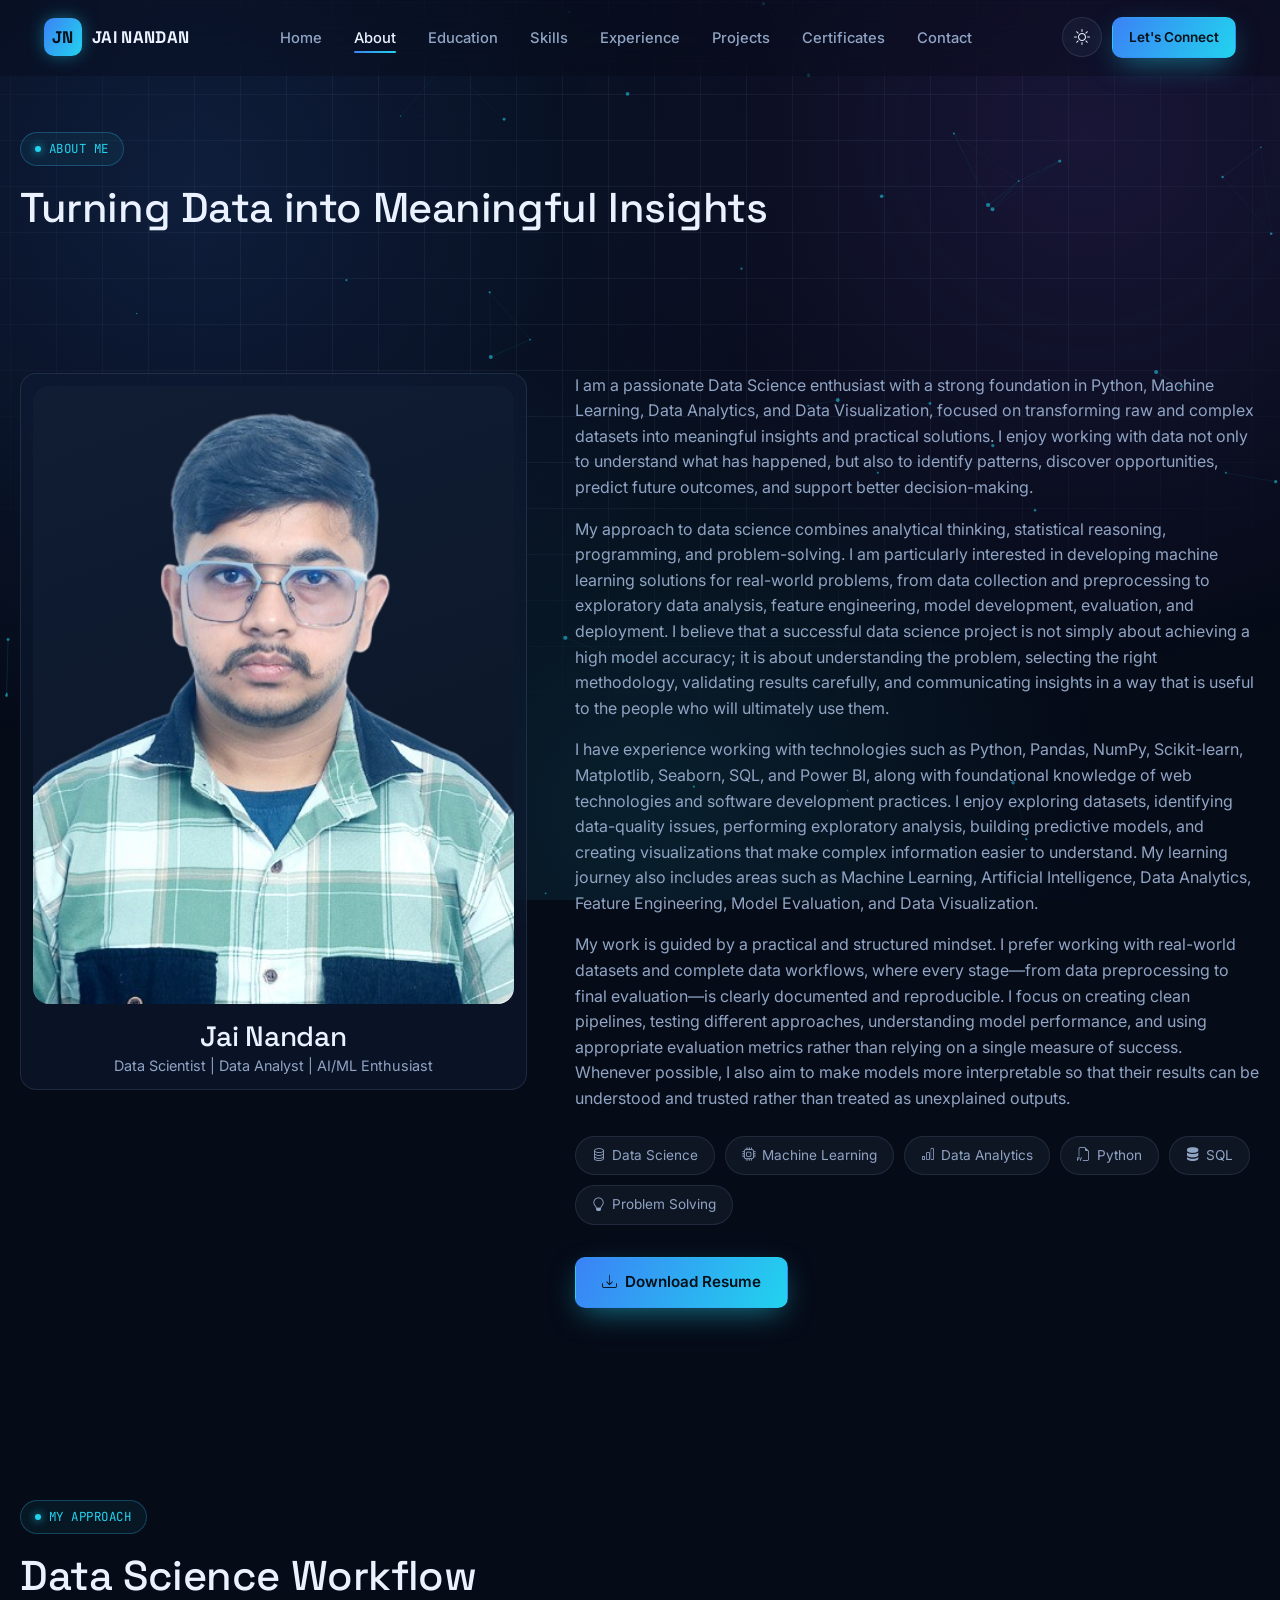
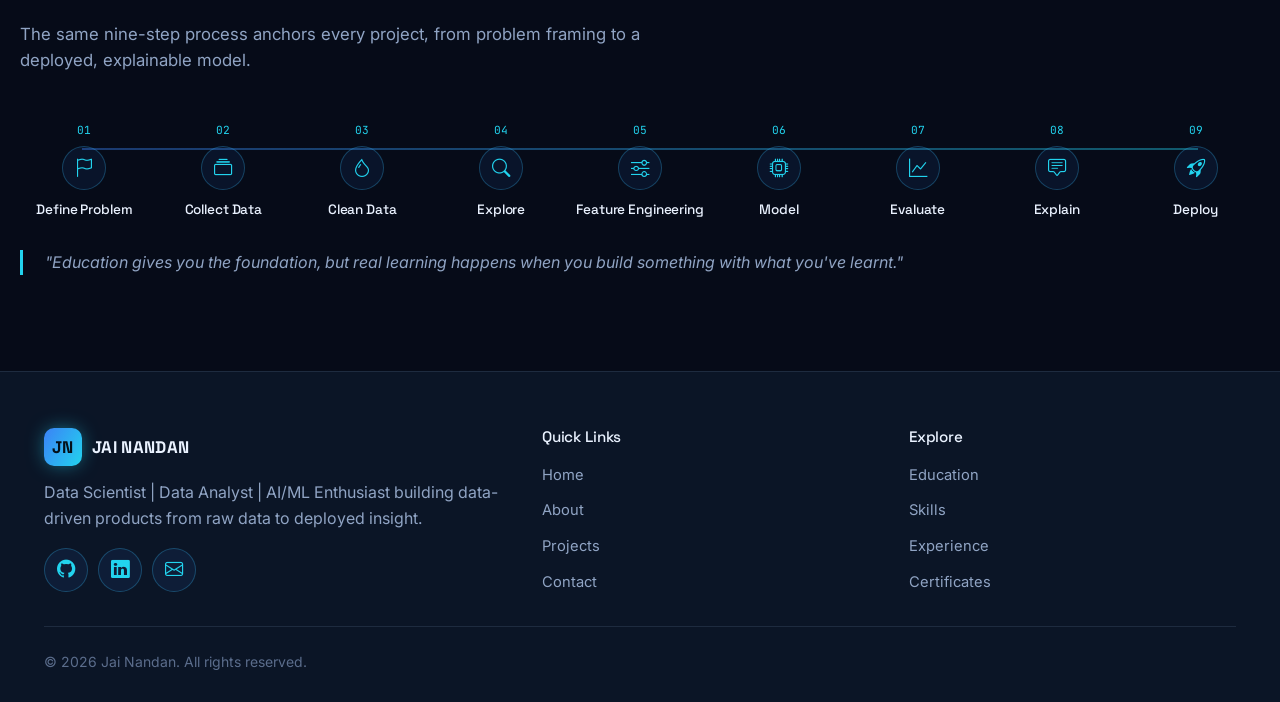
==== about.html @ 9c6be69a "Add files via upload" ====
<!DOCTYPE html>
<html lang="en">
<head>
<meta charset="UTF-8">
<meta name="viewport" content="width=device-width, initial-scale=1.0">
<title>About | Jai Nandan</title>
<meta name="description" content="About Jai Nandan — Data Scientist and AI/ML enthusiast, and the data science workflow he follows on every project.">
<meta property="og:title" content="About | Jai Nandan">
<meta property="og:description" content="Turning data into meaningful insights — about Jai Nandan.">
<meta property="og:type" content="website">
<link rel="icon" href="data:image/svg+xml,%3Csvg xmlns='http://www.w3.org/2000/svg' viewBox='0 0 100 100'%3E%3Crect width='100' height='100' rx='20' fill='%2306b6d4'/%3E%3Ctext x='50' y='68' font-size='55' text-anchor='middle' fill='%23041019' font-family='Arial' font-weight='bold'%3EJ%3C/text%3E%3C/svg%3E">
<link rel="preconnect" href="https://fonts.googleapis.com">
<link href="https://fonts.googleapis.com/css2?family=Space+Grotesk:wght@500;600;700&family=Inter:wght@400;500;600;700&family=JetBrains+Mono:wght@400;500&display=swap" rel="stylesheet">
<link rel="stylesheet" href="https://cdn.jsdelivr.net/npm/bootstrap@5.3.3/dist/css/bootstrap.min.css">
<link rel="stylesheet" href="https://cdn.jsdelivr.net/npm/bootstrap-icons@1.11.3/font/bootstrap-icons.css">
<link rel="stylesheet" href="css/style.css">
<link rel="stylesheet" href="css/animations.css">
<link rel="stylesheet" href="css/responsive.css">
</head>
<body>

<div class="loader"><div class="loader-ring"></div></div>
<div class="bg-fx"><canvas id="particle-canvas"></canvas></div>

<header class="site-header">
  <div class="container nav-wrap">
    <a href="index.html" class="brand"><span class="brand-mark">JN</span><span class="brand-text">JAI&nbsp;NANDAN</span></a>
    <ul class="nav-links">
      <li><a href="index.html">Home</a></li>
      <li><a href="about.html">About</a></li>
      <li><a href="education.html">Education</a></li>
      <li><a href="skills.html">Skills</a></li>
      <li><a href="experience.html">Experience</a></li>
      <li><a href="projects.html">Projects</a></li>
      <li><a href="certificates.html">Certificates</a></li>
      <li><a href="contact.html">Contact</a></li>
    </ul>
    <div class="nav-actions">
      <button class="theme-toggle" aria-label="Toggle theme"><i class="bi bi-sun"></i></button>
      <a href="contact.html" class="btn btn-primary btn-sm">Let's Connect</a>
      <button class="nav-toggle" aria-label="Open menu" aria-expanded="false"><i class="bi bi-list"></i></button>
    </div>
  </div>
</header>

<main>
  <section class="page-hero container">
    <span class="eyebrow" data-reveal><span class="dot"></span>ABOUT ME</span>
    <h1 data-reveal>Turning Data into Meaningful <span class="accent">Insights</span></h1>
  </section>

  <section class="section container">
    <div class="about-layout">
      <div class="card profile-card" data-reveal="left">
  <div class="profile-photo">
    <img src="assets/images/Jai Nandan.png" alt="Jai Nandan">
  </div>

  <h3 style="margin-bottom:2px;">Jai Nandan</h3>

  <p style="font-size:0.9rem;margin:0;">
    Data Scientist | Data Analyst | AI/ML Enthusiast
  </p>
</div>

      <div data-reveal="right">
        <p>I am a passionate Data Science enthusiast with a strong foundation in Python, Machine Learning, Data Analytics, and Data Visualization, focused on transforming raw and complex datasets into meaningful insights and practical solutions. I enjoy working with data not only to understand what has happened, but also to identify patterns, discover opportunities, predict future outcomes, and support better decision-making.</p>
        <p>My approach to data science combines analytical thinking, statistical reasoning, programming, and problem-solving. I am particularly interested in developing machine learning solutions for real-world problems, from data collection and preprocessing to exploratory data analysis, feature engineering, model development, evaluation, and deployment. I believe that a successful data science project is not simply about achieving a high model accuracy; it is about understanding the problem, selecting the right methodology, validating results carefully, and communicating insights in a way that is useful to the people who will ultimately use them.</p>
        <p> I have experience working with technologies such as Python, Pandas, NumPy, Scikit-learn, Matplotlib, Seaborn, SQL, and Power BI, along with foundational knowledge of web technologies and software development practices. I enjoy exploring datasets, identifying data-quality issues, performing exploratory analysis, building predictive models, and creating visualizations that make complex information easier to understand. My learning journey also includes areas such as Machine Learning, Artificial Intelligence, Data Analytics, Feature Engineering, Model Evaluation, and Data Visualization.</p>
        <p>My work is guided by a practical and structured mindset. I prefer working with real-world datasets and complete data workflows, where every stage—from data preprocessing to final evaluation—is clearly documented and reproducible. I focus on creating clean pipelines, testing different approaches, understanding model performance, and using appropriate evaluation metrics rather than relying on a single measure of success. Whenever possible, I also aim to make models more interpretable so that their results can be understood and trusted rather than treated as unexplained outputs.</p>
        

        <div class="badge-row">
          <span class="pill"><i class="bi bi-database"></i> Data Science</span>
          <span class="pill"><i class="bi bi-cpu"></i> Machine Learning</span>
          <span class="pill"><i class="bi bi-bar-chart"></i> Data Analytics</span>
          <span class="pill"><i class="bi bi-filetype-py"></i> Python</span>
          <span class="pill"><i class="bi bi-server"></i> SQL</span>
          <span class="pill"><i class="bi bi-lightbulb"></i> Problem Solving</span>
        </div>

        <a href="assets/Jai_Nandan_Resume.pdf" class="btn btn-primary" download><i class="bi bi-download"></i> Download Resume</a>
      </div>
    </div>
  </section>

  <section class="section container">
    <div class="section-head" data-reveal>
      <span class="eyebrow"><span class="dot"></span>MY APPROACH</span>
      <h2>Data Science Workflow</h2>
      <p>The same nine-step process anchors every project, from problem framing to a deployed, explainable model.</p>
    </div>

    <div class="timeline">
      <div class="timeline-track">
        <div class="timeline-step" data-reveal="scale"><span class="step-no">01</span><div class="icon-chip round"><i class="bi bi-flag"></i></div><h4>Define Problem</h4></div>
        <div class="timeline-step" data-reveal="scale" style="--d:0.05s"><span class="step-no">02</span><div class="icon-chip round"><i class="bi bi-collection"></i></div><h4>Collect Data</h4></div>
        <div class="timeline-step" data-reveal="scale" style="--d:0.1s"><span class="step-no">03</span><div class="icon-chip round"><i class="bi bi-droplet"></i></div><h4>Clean Data</h4></div>
        <div class="timeline-step" data-reveal="scale" style="--d:0.15s"><span class="step-no">04</span><div class="icon-chip round"><i class="bi bi-search"></i></div><h4>Explore</h4></div>
        <div class="timeline-step" data-reveal="scale" style="--d:0.2s"><span class="step-no">05</span><div class="icon-chip round"><i class="bi bi-sliders"></i></div><h4>Feature Engineering</h4></div>
        <div class="timeline-step" data-reveal="scale" style="--d:0.25s"><span class="step-no">06</span><div class="icon-chip round"><i class="bi bi-cpu"></i></div><h4>Model</h4></div>
        <div class="timeline-step" data-reveal="scale" style="--d:0.3s"><span class="step-no">07</span><div class="icon-chip round"><i class="bi bi-graph-up"></i></div><h4>Evaluate</h4></div>
        <div class="timeline-step" data-reveal="scale" style="--d:0.35s"><span class="step-no">08</span><div class="icon-chip round"><i class="bi bi-chat-square-text"></i></div><h4>Explain</h4></div>
        <div class="timeline-step" data-reveal="scale" style="--d:0.4s"><span class="step-no">09</span><div class="icon-chip round"><i class="bi bi-rocket-takeoff"></i></div><h4>Deploy</h4></div>
      </div>
    </div>

    <div class="quote-card" data-reveal>"Education gives you the foundation, but real learning happens when you build something with what you've learnt."</div>
  </section>
</main>

<footer class="site-footer">
  <div class="container">
    <div class="footer-grid">
      <div>
        <div class="brand" style="margin-bottom:14px;"><span class="brand-mark">JN</span><span class="brand-text">JAI&nbsp;NANDAN</span></div>
        <p>Data Scientist | Data Analyst | AI/ML Enthusiast building data-driven products from raw data to deployed insight.</p>
        <div class="footer-social">
          <a href="https://github.com/jai-nandan" target="_blank" rel="noopener" class="icon-chip round" aria-label="GitHub"><i class="bi bi-github"></i></a>
          <a href="https://www.linkedin.com/in/jai-nandan-99054a301/" target="_blank" rel="noopener" class="icon-chip round" aria-label="LinkedIn"><i class="bi bi-linkedin"></i></a>
          <a href="mailto:jainandan2409@gmail.com" class="icon-chip round" aria-label="Email"><i class="bi bi-envelope"></i></a>
        </div>
      </div>
      <div>
        <h4>Quick Links</h4>
        <ul class="footer-links">
          <li><a href="index.html">Home</a></li>
          <li><a href="about.html">About</a></li>
          <li><a href="projects.html">Projects</a></li>
          <li><a href="contact.html">Contact</a></li>
        </ul>
      </div>
      <div>
        <h4>Explore</h4>
        <ul class="footer-links">
          <li><a href="education.html">Education</a></li>
          <li><a href="skills.html">Skills</a></li>
          <li><a href="experience.html">Experience</a></li>
          <li><a href="certificates.html">Certificates</a></li>
        </ul>
      </div>
    </div>
    <div class="footer-bottom">
      <small>&copy; <span class="current-year"></span> Jai Nandan. All rights reserved.</small>
     
  </div>
</footer>
<button class="back-to-top" aria-label="Back to top"><i class="bi bi-arrow-up"></i></button>

<script src="js/main.js"></script>
<script src="js/animations.js"></script>
</body>
</html>
---- css/style.css ----
/* ==========================================================================
   Jai Nandan — Portfolio — Core Design System
   ========================================================================== */

:root {
  --bg-primary: #060b18;
  --bg-secondary: #0b1526;
  --bg-elevated: #101d33;
  --bg-glass: rgba(16, 29, 51, 0.55);

  --border-glow: rgba(56, 189, 248, 0.28);
  --border-soft: rgba(148, 178, 214, 0.14);

  --accent-blue: #3b82f6;
  --accent-cyan: #22d3ee;
  --accent-purple: #8b5cf6;

  --accent-gradient: linear-gradient(
    120deg,
    var(--accent-blue),
    var(--accent-cyan)
  );

  --text-primary: #eaf2ff;
  --text-secondary: #90a4c4;
  --text-muted: #5b6d8c;

  --shadow-soft: 0 20px 60px rgba(2, 8, 20, 0.55);

  --shadow-glow:
    0 0 0 1px var(--border-glow),
    0 0 40px -12px rgba(34, 211, 238, 0.35);

  --radius-sm: 10px;
  --radius-md: 16px;
  --radius-lg: 24px;

  --font-display: "Space Grotesk", "Segoe UI", sans-serif;
  --font-body: "Inter", "Segoe UI", sans-serif;
  --font-mono: "JetBrains Mono", "Consolas", monospace;

  --header-h: 76px;
  --container-w: 1240px;
  --ease: cubic-bezier(0.22, 1, 0.36, 1);
}

/* ==========================================================================
   Light Theme
   ========================================================================== */

[data-theme="light"] {
  --bg-primary: #f4f8fd;
  --bg-secondary: #e9f0fa;
  --bg-elevated: #ffffff;
  --bg-glass: rgba(255, 255, 255, 0.65);

  --border-glow: rgba(37, 99, 235, 0.25);
  --border-soft: rgba(30, 58, 97, 0.12);

  --text-primary: #0b1a30;
  --text-secondary: #3c4f6e;
  --text-muted: #7182a0;

  --shadow-soft: 0 20px 50px rgba(30, 58, 97, 0.12);

  --shadow-glow:
    0 0 0 1px var(--border-glow),
    0 0 40px -14px rgba(37, 99, 235, 0.3);
}

/* ==========================================================================
   Reset / Base
   ========================================================================== */

* {
  box-sizing: border-box;
}

html {
  scroll-behavior: smooth;
}

body {
  margin: 0;
  background: var(--bg-primary);
  color: var(--text-primary);
  font-family: var(--font-body);
  font-size: clamp(15px, 0.9vw + 12px, 16px);
  line-height: 1.6;
  overflow-x: hidden;

  transition:
    background 0.4s var(--ease),
    color 0.4s var(--ease);
}

h1,
h2,
h3,
h4 {
  font-family: var(--font-display);
  color: var(--text-primary);
  margin: 0 0 0.5em;
  line-height: 1.15;
  letter-spacing: -0.01em;
}

p {
  color: var(--text-secondary);
}

a {
  color: inherit;
  text-decoration: none;
}

img {
  max-width: 100%;
  display: block;
}

button,
input,
textarea,
select {
  font: inherit;
}

::selection {
  background: var(--accent-cyan);
  color: #001018;
}

/* ==========================================================================
   Scrollbar
   ========================================================================== */

::-webkit-scrollbar {
  width: 10px;
}

::-webkit-scrollbar-track {
  background: var(--bg-primary);
}

::-webkit-scrollbar-thumb {
  background: var(--bg-elevated);
  border-radius: 10px;
  border: 2px solid var(--bg-primary);
}

::-webkit-scrollbar-thumb:hover {
  background: var(--accent-blue);
}

/* ==========================================================================
   Layout
   ========================================================================== */

.container {
  width: 100%;
  max-width: var(--container-w);
  margin: 0 auto;
  padding: 0 24px;
}

main {
  padding-top: var(--header-h);
}

.section {
  padding: 96px 0;
  position: relative;
}

.section-tight {
  padding: 64px 0;
}

/* ==========================================================================
   Section Header
   ========================================================================== */

.eyebrow {
  display: inline-flex;
  align-items: center;
  gap: 8px;

  font-family: var(--font-mono);
  font-size: 0.78rem;
  color: var(--accent-cyan);
  letter-spacing: 0.04em;

  padding: 6px 14px;

  border: 1px solid var(--border-glow);
  border-radius: 999px;

  background: rgba(34, 211, 238, 0.06);

  margin-bottom: 18px;
}

.eyebrow .dot {
  width: 6px;
  height: 6px;
  border-radius: 50%;

  background: var(--accent-cyan);

  box-shadow: 0 0 8px var(--accent-cyan);
}

.section-head {
  max-width: 640px;
  margin-bottom: 48px;
}

.section-head h2 {
  font-size: clamp(1.8rem, 1.2rem + 2vw, 2.6rem);
}

.section-head p {
  font-size: 1.05rem;
}

/* ==========================================================================
   Buttons
   ========================================================================== */

.btn {
  display: inline-flex;
  align-items: center;
  justify-content: center;
  gap: 8px;

  padding: 13px 26px;

  border-radius: var(--radius-sm);

  font-weight: 600;
  font-size: 0.95rem;

  border: 1px solid transparent;

  cursor: pointer;

  transition:
    transform 0.25s var(--ease),
    box-shadow 0.25s var(--ease),
    background 0.25s var(--ease),
    border-color 0.25s var(--ease);

  white-space: nowrap;
}

.btn:active {
  transform: translateY(1px) scale(0.99);
}

.btn-primary {
  background: var(--accent-gradient);
  color: #041019;

  box-shadow:
    0 10px 30px -8px rgba(34, 211, 238, 0.55);
}

.btn-primary:hover {
  box-shadow:
    0 14px 36px -6px rgba(34, 211, 238, 0.75);

  transform: translateY(-2px);
}

.btn-outline {
  background: transparent;
  color: var(--text-primary);

  border-color: var(--border-soft);
}

.btn-outline:hover {
  border-color: var(--accent-cyan);
  color: var(--accent-cyan);

  transform: translateY(-2px);
}

.btn-ghost {
  background: rgba(148, 178, 214, 0.08);
  color: var(--text-primary);
}

.btn-ghost:hover {
  background: rgba(148, 178, 214, 0.16);
}

.btn-sm {
  padding: 9px 16px;
  font-size: 0.85rem;
}

.btn-block {
  width: 100%;
  justify-content: center;
}

/* ==========================================================================
   Icon Chip
   ========================================================================== */

.icon-chip {
  width: 44px;
  height: 44px;

  display: inline-flex;
  align-items: center;
  justify-content: center;

  border-radius: 12px;

  background: rgba(59, 130, 246, 0.08);

  border: 1px solid var(--border-glow);

  color: var(--accent-cyan);

  font-size: 1.15rem;

  transition:
    transform 0.3s var(--ease),
    box-shadow 0.3s var(--ease),
    color 0.3s var(--ease);
}

.icon-chip:hover {
  transform: translateY(-3px);

  box-shadow:
    0 0 20px rgba(34, 211, 238, 0.2);
}

.icon-chip.round {
  border-radius: 50%;
}

.icon-chip-lg {
  width: 60px;
  height: 60px;

  font-size: 1.5rem;

  border-radius: 16px;
}

/* ==========================================================================
   Glass Card
   ========================================================================== */

.card {
  background: var(--bg-glass);

  border: 1px solid var(--border-soft);

  border-radius: var(--radius-md);

  backdrop-filter: blur(16px);
  -webkit-backdrop-filter: blur(16px);

  padding: 28px;

  position: relative;

  transition:
    transform 0.35s var(--ease),
    border-color 0.35s var(--ease),
    box-shadow 0.35s var(--ease);
}

.card:hover {
  transform: translateY(-6px);

  border-color: var(--border-glow);

  box-shadow: var(--shadow-glow);
}

.card::before {
  content: "";

  position: absolute;
  inset: 0;

  border-radius: inherit;

  padding: 1px;

  background:
    linear-gradient(
      135deg,
      rgba(34, 211, 238, 0.35),
      transparent 40%
    );

  -webkit-mask:
    linear-gradient(#000 0 0) content-box,
    linear-gradient(#000 0 0);

  -webkit-mask-composite: xor;
  mask-composite: exclude;

  opacity: 0;

  transition:
    opacity 0.35s var(--ease);

  pointer-events: none;
}

.card:hover::before {
  opacity: 1;
}

/* ==========================================================================
   Pill
   ========================================================================== */

.pill {
  display: inline-flex;
  align-items: center;
  gap: 6px;

  padding: 8px 16px;

  border-radius: 999px;

  border: 1px solid var(--border-soft);

  background: rgba(148, 178, 214, 0.06);

  font-size: 0.85rem;

  color: var(--text-secondary);

  transition:
    border-color 0.3s,
    color 0.3s,
    transform 0.3s;
}

.pill:hover {
  border-color: var(--accent-cyan);

  color: var(--accent-cyan);

  transform: translateY(-2px);
}

/* ==========================================================================
   Navbar
   ========================================================================== */

.site-header {
  position: fixed;

  top: 0;
  left: 0;
  right: 0;

  height: var(--header-h);

  z-index: 1000;

  display: flex;
  align-items: center;

  background: rgba(6, 11, 24, 0.35);

  border-bottom: 1px solid transparent;

  backdrop-filter: blur(18px);
  -webkit-backdrop-filter: blur(18px);

  transition:
    background 0.35s var(--ease),
    border-color 0.35s var(--ease),
    box-shadow 0.35s var(--ease);
}

[data-theme="light"] .site-header {
  background: rgba(244, 248, 253, 0.55);
}

.site-header.scrolled {
  border-bottom-color: var(--border-glow);

  box-shadow:
    0 10px 30px -18px rgba(0, 0, 0, 0.6);
}

.nav-wrap {
  width: 100%;

  display: flex;
  align-items: center;
  justify-content: space-between;

  gap: 24px;
}

.brand {
  display: flex;
  align-items: center;
  gap: 10px;

  font-family: var(--font-display);

  font-weight: 700;

  font-size: 1.05rem;

  letter-spacing: 0.02em;
}

.brand-mark {
  width: 38px;
  height: 38px;

  border-radius: 10px;

  display: flex;
  align-items: center;
  justify-content: center;

  background: var(--accent-gradient);

  color: #04101a;

  font-weight: 800;

  box-shadow:
    0 0 20px -4px rgba(34, 211, 238, 0.7);
}

.nav-links {
  display: flex;
  align-items: center;

  gap: 4px;

  list-style: none;

  margin: 0;
  padding: 0;
}

.nav-links a {
  position: relative;

  padding: 10px 14px;

  font-size: 0.92rem;

  font-weight: 500;

  color: var(--text-secondary);

  border-radius: 8px;

  transition: color 0.25s;
}

.nav-links a:hover {
  color: var(--text-primary);
}

.nav-links a::after {
  content: "";

  position: absolute;

  left: 14px;
  right: 14px;
  bottom: 4px;

  height: 2px;

  background: var(--accent-gradient);

  border-radius: 2px;

  transform: scaleX(0);

  transform-origin: left;

  transition:
    transform 0.3s var(--ease);
}

.nav-links a:hover::after {
  transform: scaleX(1);
}

.nav-links a.active {
  color: var(--text-primary);
}

.nav-links a.active::after {
  transform: scaleX(1);
}

.nav-actions {
  display: flex;
  align-items: center;
  gap: 10px;
}

.theme-toggle {
  width: 40px;
  height: 40px;

  border-radius: 50%;

  border: 1px solid var(--border-soft);

  background: rgba(148, 178, 214, 0.06);

  color: var(--text-primary);

  display: flex;
  align-items: center;
  justify-content: center;

  cursor: pointer;

  transition:
    border-color 0.3s,
    transform 0.3s;
}

.theme-toggle:hover {
  border-color: var(--accent-cyan);

  transform: rotate(20deg);
}

.nav-toggle {
  display: none;

  width: 42px;
  height: 42px;

  border-radius: 10px;

  border: 1px solid var(--border-soft);

  background: transparent;

  color: var(--text-primary);

  align-items: center;
  justify-content: center;

  cursor: pointer;
}

/* ==========================================================================
   Footer
   ========================================================================== */

.site-footer {
  border-top: 1px solid var(--border-soft);

  padding: 56px 0 28px;

  position: relative;

  background: var(--bg-secondary);
}

.footer-grid {
  display: grid;

  grid-template-columns:
    1.4fr 1fr 1fr;

  gap: 40px;

  padding-bottom: 32px;

  border-bottom: 1px solid var(--border-soft);
}

.footer-grid h4 {
  font-size: 0.95rem;

  margin-bottom: 16px;

  color: var(--text-primary);
}

.footer-links {
  list-style: none;

  padding: 0;
  margin: 0;

  display: grid;

  gap: 10px;
}

.footer-links a {
  color: var(--text-secondary);

  font-size: 0.92rem;

  transition:
    color 0.25s,
    padding-left 0.25s;
}

.footer-links a:hover {
  color: var(--accent-cyan);

  padding-left: 4px;
}

.footer-social {
  display: flex;

  gap: 10px;

  margin-top: 16px;
}

.footer-bottom {
  display: flex;

  justify-content: space-between;

  align-items: center;

  padding-top: 24px;

  flex-wrap: wrap;

  gap: 12px;
}

.footer-bottom small {
  color: var(--text-muted);
}

/* ==========================================================================
   Back To Top
   ========================================================================== */

.back-to-top {
  position: fixed;

  right: 24px;
  bottom: 24px;

  z-index: 900;

  width: 48px;
  height: 48px;

  border-radius: 50%;

  background: var(--accent-gradient);

  color: #04101a;

  border: none;

  display: flex;
  align-items: center;
  justify-content: center;

  cursor: pointer;

  box-shadow:
    0 10px 30px -8px rgba(34, 211, 238, 0.6);

  opacity: 0;

  visibility: hidden;

  transform: translateY(16px);

  transition:
    opacity 0.3s var(--ease),
    transform 0.3s var(--ease),
    visibility 0.3s;
}

.back-to-top.visible {
  opacity: 1;

  visibility: visible;

  transform: translateY(0);
}

/* ==========================================================================
   Loader
   ========================================================================== */

.loader {
  position: fixed;

  inset: 0;

  z-index: 3000;

  background: var(--bg-primary);

  display: flex;

  align-items: center;

  justify-content: center;

  transition:
    opacity 0.5s var(--ease),
    visibility 0.5s var(--ease);
}

.loader.hidden {
  opacity: 0;

  visibility: hidden;
}

.loader-ring {
  width: 54px;
  height: 54px;

  border-radius: 50%;

  border: 3px solid var(--border-soft);

  border-top-color: var(--accent-cyan);

  animation: spin 0.9s linear infinite;
}

/* ==========================================================================
   Background FX
   ========================================================================== */

.bg-fx {
  position: fixed;

  inset: 0;

  z-index: -1;

  overflow: hidden;

  background:
    radial-gradient(
      circle at 15% 20%,
      rgba(59, 130, 246, 0.16),
      transparent 45%
    ),
    radial-gradient(
      circle at 85% 15%,
      rgba(139, 92, 246, 0.14),
      transparent 40%
    ),
    radial-gradient(
      circle at 50% 90%,
      rgba(34, 211, 238, 0.1),
      transparent 45%
    );
}

.bg-fx::before {
  content: "";

  position: absolute;

  inset: -10%;

  background-image:
    linear-gradient(
      var(--border-soft) 1px,
      transparent 1px
    ),
    linear-gradient(
      90deg,
      var(--border-soft) 1px,
      transparent 1px
    );

  background-size: 46px 46px;

  mask-image:
    radial-gradient(
      ellipse 70% 60% at 50% 30%,
      #000 40%,
      transparent 80%
    );

  opacity: 0.5;
}

#particle-canvas {
  position: absolute;

  inset: 0;

  width: 100%;
  height: 100%;
}

/* ==========================================================================
   Hero
   ========================================================================== */

.hero {
  padding: 64px 0 40px;

  position: relative;
}

.hero-grid {
  display: grid;

  grid-template-columns:
    1.1fr 0.9fr;

  gap: 48px;

  align-items: center;
}

.hero h1 {
  font-size:
    clamp(
      2.2rem,
      1.4rem + 3.4vw,
      3.6rem
    );
}

.hero .accent {
  background: var(--accent-gradient);

  -webkit-background-clip: text;

  background-clip: text;

  color: transparent;
}

.hero-sub {
  font-size: 1.15rem;

  color: var(--text-primary);

  font-weight: 500;

  margin-bottom: 14px;
}

.hero-desc {
  max-width: 480px;

  margin-bottom: 30px;
}

.hero-actions {
  display: flex;

  flex-wrap: wrap;

  gap: 14px;

  margin-bottom: 28px;
}

.hero-social {
  display: flex;

  gap: 12px;
}

.hero-visual {
  position: relative;

  height: 440px;
}

.stat-strip {
  display: grid;

  grid-template-columns:
    repeat(4, 1fr);

  gap: 16px;

  margin-top: 24px;
}

.stat-card {
  text-align: center;
}

.stat-num {
  font-family: var(--font-display);

  font-size: 1.6rem;

  font-weight: 700;

  color: var(--accent-cyan);
}

.stat-label {
  font-size: 0.78rem;

  color: var(--text-muted);

  margin-top: 4px;
}

.tech-grid {
  display: grid;

  grid-template-columns:
    repeat(4, 1fr);

  gap: 18px;
}

.tech-card {
  text-align: center;

  padding: 26px 16px;
}

.tech-card .icon-chip {
  margin: 0 auto 14px;
}

.tech-card h4 {
  font-size: 0.95rem;

  margin: 0 0 4px;
}

.tech-card span {
  font-size: 0.78rem;

  color: var(--text-muted);
}

.project-grid {
  display: grid;

  grid-template-columns:
    repeat(3, 1fr);

  gap: 24px;
}

.project-card {
  padding: 0;

  overflow: hidden;
}

.project-thumb {
  height: 170px;

  position: relative;

  overflow: hidden;

  background:
    linear-gradient(
      135deg,
      var(--bg-elevated),
      var(--bg-secondary)
    );
}

.project-thumb svg {
  width: 100%;

  height: 100%;

  transition:
    transform 0.5s var(--ease);
}

.project-card:hover .project-thumb svg {
  transform: scale(1.08);
}

.project-body {
  padding: 22px;
}

.project-tag {
  font-family: var(--font-mono);

  font-size: 0.72rem;

  color: var(--accent-cyan);
}

.project-body h3 {
  font-size: 1.08rem;

  margin: 8px 0;
}

.project-body p {
  font-size: 0.9rem;

  margin-bottom: 14px;
}

.project-tech {
  display: flex;

  flex-wrap: wrap;

  gap: 6px;

  margin-bottom: 16px;
}

.tech-tag {
  font-size: 0.72rem;

  padding: 4px 10px;

  border-radius: 999px;

  border: 1px solid var(--border-soft);

  color: var(--text-secondary);
}

.project-links {
  display: flex;

  gap: 10px;
}

.section-foot {
  text-align: center;

  margin-top: 40px;
}

/* ==========================================================================
   Interior Page Hero
   ========================================================================== */

.page-hero {
  padding: 56px 0 24px;

  text-align: left;
}

.page-hero h1 {
  font-size:
    clamp(
      1.8rem,
      1.3rem + 2vw,
      2.6rem
    );
}

/* ==========================================================================
   Timeline
   ========================================================================== */

.timeline {
  position: relative;

  padding-left: 0;
}

.timeline-track {
  display: grid;

  grid-template-columns:
    repeat(9, 1fr);

  gap: 10px;

  position: relative;
}

.timeline-track::before {
  content: "";

  position: absolute;

  top: 26px;

  left: 5%;
  right: 5%;

  height: 2px;

  background:
    linear-gradient(
      90deg,
      var(--accent-blue),
      var(--accent-cyan)
    );

  opacity: 0.4;
}

.timeline-step {
  text-align: center;

  position: relative;
}

.timeline-step .icon-chip {
  margin: 0 auto 12px;
}

.timeline-step .step-no {
  font-family: var(--font-mono);

  font-size: 0.7rem;

  color: var(--accent-cyan);

  display: block;

  margin-bottom: 6px;
}

.timeline-step h4 {
  font-size: 0.85rem;

  margin: 0;
}

.vtimeline {
  position: relative;

  padding-left: 40px;
}

.vtimeline::before {
  content: "";

  position: absolute;

  left: 10px;

  top: 6px;

  bottom: 6px;

  width: 2px;

  background:
    linear-gradient(
      180deg,
      var(--accent-cyan),
      transparent
    );
}

.vtimeline-item {
  position: relative;

  margin-bottom: 36px;
}

.vtimeline-item::before {
  content: "";

  position: absolute;

  left: -35px;

  top: 6px;

  width: 14px;
  height: 14px;

  border-radius: 50%;

  background: var(--bg-primary);

  border: 2px solid var(--accent-cyan);

  box-shadow:
    0 0 14px rgba(34, 211, 238, 0.6);
}

.vtimeline-item .date {
  font-family: var(--font-mono);

  font-size: 0.78rem;

  color: var(--accent-cyan);
}

.vtimeline-item h3 {
  font-size: 1.15rem;

  margin: 6px 0 4px;
}

.vtimeline-item .org {
  color: var(--text-secondary);

  font-weight: 600;

  margin-bottom: 10px;

  display: block;
}

.resp-grid {
  display: grid;

  grid-template-columns:
    1fr 1fr;

  gap: 6px 24px;

  margin-top: 12px;
}

.resp-grid li {
  font-size: 0.9rem;

  color: var(--text-secondary);

  list-style: none;

  padding-left: 18px;

  position: relative;
}

.resp-grid li::before {
  content: "▹";

  position: absolute;

  left: 0;

  color: var(--accent-cyan);
}

/* ==========================================================================
   Skills
   ========================================================================== */

.skills-grid {
  display: grid;

  grid-template-columns:
    repeat(3, 1fr);

  gap: 22px;
}

.skill-cat-head {
  display: flex;

  align-items: center;

  gap: 12px;

  margin-bottom: 18px;
}

.skill-cat-head h3 {
  font-size: 1.02rem;

  margin: 0;
}

.skill-list {
  list-style: none;

  margin: 0;

  padding: 0;

  display: grid;

  gap: 12px;
}

.skill-list li {
  display: flex;

  align-items: center;

  gap: 10px;

  font-size: 0.92rem;

  color: var(--text-secondary);
}

.skill-list i {
  color: var(--accent-cyan);

  font-size: 1rem;
}

.learning-strip {
  display: flex;

  flex-wrap: wrap;

  gap: 12px;

  margin-top: 12px;
}

/* ==========================================================================
   Education
   ========================================================================== */

.edu-card {
  display: grid;

  grid-template-columns:
    1fr auto;

  gap: 30px;

  align-items: center;
}

.edu-period {
  font-family: var(--font-mono);

  color: var(--accent-cyan);

  font-size: 0.85rem;
}

.subject-pills {
  display: flex;

  flex-wrap: wrap;

  gap: 10px;

  margin-top: 20px;
}

.quote-card {
  border-left:
    3px solid var(--accent-cyan);

  padding-left: 22px;

  font-style: italic;

  color: var(--text-secondary);

  margin-top: 32px;
}

/* ==========================================================================
   Certificates
   ========================================================================== */

.cert-filters {
  display: flex;

  flex-wrap: wrap;

  gap: 10px;

  margin-bottom: 32px;
}

.filter-chip {
  padding: 8px 18px;

  border-radius: 999px;

  border: 1px solid var(--border-soft);

  background: transparent;

  color: var(--text-secondary);

  font-size: 0.85rem;

  cursor: pointer;

  transition:
    all 0.25s var(--ease);
}

.filter-chip.active,
.filter-chip:hover {
  border-color: var(--accent-cyan);

  color: var(--accent-cyan);

  background:
    rgba(34, 211, 238, 0.08);
}

.cert-grid {
  display: grid;

  grid-template-columns:
    repeat(3, 1fr);

  gap: 22px;
}

.cert-card {
  padding: 0;

  overflow: hidden;
}

.cert-thumb {
  height: 150px;

  background:
    linear-gradient(
      135deg,
      var(--bg-elevated),
      var(--bg-secondary)
    );

  display: flex;

  align-items: center;

  justify-content: center;

  font-size: 2rem;

  color: var(--accent-cyan);

  cursor: pointer;
}

.cert-body {
  padding: 20px;
}

.cert-body h3 {
  font-size: 1rem;

  margin: 0 0 4px;
}

.cert-meta {
  display: flex;

  justify-content: space-between;

  font-size: 0.8rem;

  color: var(--text-muted);

  margin-bottom: 14px;
}

/* ==========================================================================
   Certificate Modal
   ========================================================================== */

.cert-modal {
  position: fixed;

  inset: 0;

  z-index: 2000;

  display: none;

  align-items: center;

  justify-content: center;

  padding: 24px;
}

.cert-modal.open {
  display: flex;
}

.cert-modal-backdrop {
  position: absolute;

  inset: 0;

  background:
    rgba(3, 7, 16, 0.8);

  backdrop-filter: blur(4px);
}

.cert-modal-box {
  position: relative;

  max-width: 640px;

  width: 100%;

  background: var(--bg-elevated);

  border: 1px solid var(--border-glow);

  border-radius: var(--radius-md);

  padding: 28px;

  box-shadow: var(--shadow-glow);
}

.cert-modal-close {
  position: absolute;

  top: 14px;

  right: 14px;

  width: 36px;

  height: 36px;

  border-radius: 50%;

  border: 1px solid var(--border-soft);

  background: transparent;

  color: var(--text-primary);

  cursor: pointer;
}

.cert-modal-visual {
  height: 220px;

  border-radius: var(--radius-sm);

  background:
    linear-gradient(
      135deg,
      var(--bg-secondary),
      var(--bg-primary)
    );

  display: flex;

  align-items: center;

  justify-content: center;

  font-size: 2.6rem;

  color: var(--accent-cyan);

  margin-bottom: 20px;
}

/* ==========================================================================
   Projects Page
   ========================================================================== */

.projects-toolbar {
  display: flex;

  flex-wrap: wrap;

  gap: 14px;

  align-items: center;

  margin-bottom: 32px;
}

.search-box {
  position: relative;

  flex: 1;

  min-width: 220px;
}

.search-box input {
  width: 100%;

  padding:
    12px 16px 12px 42px;

  border-radius: var(--radius-sm);

  border: 1px solid var(--border-soft);

  background: var(--bg-glass);

  color: var(--text-primary);

  font-size: 0.92rem;
}

.search-box input:focus {
  outline: none;

  border-color: var(--accent-cyan);
}

.search-box i {
  position: absolute;

  left: 14px;

  top: 50%;

  transform: translateY(-50%);

  color: var(--text-muted);
}

.select-pill {
  padding: 11px 16px;

  border-radius: var(--radius-sm);

  border: 1px solid var(--border-soft);

  background: var(--bg-glass);

  color: var(--text-primary);

  font-size: 0.88rem;
}

.filter-row {
  display: flex;

  flex-wrap: wrap;

  gap: 10px;

  margin-bottom: 32px;
}

.no-results {
  text-align: center;

  padding: 60px 0;

  color: var(--text-muted);

  display: none;
}

.no-results.show {
  display: block;
}

/* ==========================================================================
   Project Detail
   ========================================================================== */

.detail-hero {
  display: flex;

  flex-wrap: wrap;

  gap: 20px;

  align-items: flex-start;

  justify-content: space-between;
}

.detail-tabs {
  display: flex;

  gap: 6px;

  flex-wrap: wrap;

  border-bottom:
    1px solid var(--border-soft);

  margin: 32px 0;

  padding-bottom: 0;
}

.detail-tab {
  padding: 12px 18px;

  font-size: 0.88rem;

  color: var(--text-secondary);

  cursor: pointer;

  border-bottom:
    2px solid transparent;
}

.detail-tab.active {
  color: var(--accent-cyan);

  border-color: var(--accent-cyan);
}

.detail-panel {
  display: none;
}

.detail-panel.active {
  display: block;
}

.workflow-row {
  display: flex;

  flex-wrap: wrap;

  align-items: center;

  gap: 10px;

  margin: 24px 0;
}

.workflow-node {
  padding: 12px 18px;

  border-radius: var(--radius-sm);

  border: 1px solid var(--border-glow);

  background:
    rgba(34, 211, 238, 0.06);

  font-size: 0.85rem;
}

.workflow-arrow {
  color: var(--accent-cyan);

  font-size: 1.1rem;
}

.feature-list {
  list-style: none;

  margin: 0;

  padding: 0;

  display: grid;

  grid-template-columns:
    1fr 1fr;

  gap: 12px;
}

.feature-list li {
  font-size: 0.92rem;

  color: var(--text-secondary);

  display: flex;

  gap: 10px;

  align-items: flex-start;
}

.feature-list i {
  color: var(--accent-cyan);

  margin-top: 3px;
}

.detail-layout {
  display: grid;

  grid-template-columns:
    2fr 1fr;

  gap: 40px;
}

.tech-side .tech-tag {
  display: inline-block;

  margin:
    0 6px 8px 0;
}

/* ==========================================================================
   Contact
   ========================================================================== */

.contact-layout {
  display: grid;

  grid-template-columns:
    1.3fr 1fr;

  gap: 40px;
}

.form-group {
  margin-bottom: 20px;
}

.form-group label {
  display: block;

  font-size: 0.85rem;

  color: var(--text-secondary);

  margin-bottom: 8px;
}

.form-control {
  width: 100%;

  padding: 13px 16px;

  border-radius: var(--radius-sm);

  border: 1px solid var(--border-soft);

  background: var(--bg-glass);

  color: var(--text-primary);

  font-family: var(--font-body);

  font-size: 0.95rem;

  transition:
    border-color 0.25s;
}

.form-control:focus {
  outline: none;

  border-color: var(--accent-cyan);
}

textarea.form-control {
  resize: vertical;

  min-height: 130px;
}

.form-status {
  font-size: 0.88rem;

  margin-top: 12px;

  min-height: 20px;
}

.form-status.sending {
  color: var(--accent-cyan);
}

.form-status.success {
  color: #34d399;
}

.form-status.error {
  color: #f87171;
}

.contact-info-item {
  display: flex;

  gap: 16px;

  align-items: flex-start;

  margin-bottom: 22px;
}

.contact-info-item h4 {
  font-size: 0.95rem;

  margin: 0 0 4px;
}

.contact-info-item p,
.contact-info-item a {
  font-size: 0.9rem;

  margin: 0;

  color: var(--text-secondary);
}

.connect-note {
  margin-top: 28px;

  padding-top: 24px;

  border-top:
    1px solid var(--border-soft);

  font-size: 0.88rem;

  color: var(--text-muted);
}

.invalid-msg {
  color: #f87171;

  font-size: 0.78rem;

  margin-top: 6px;

  display: none;
}

.form-group.invalid .form-control {
  border-color: #f87171;
}

.form-group.invalid .invalid-msg {
  display: block;
}

/* ==========================================================================
   404
   ========================================================================== */

.error-page {
  min-height:
    calc(100vh - var(--header-h));

  display: flex;

  align-items: center;

  justify-content: center;

  text-align: center;

  padding: 60px 24px;
}

.error-code {
  font-family: var(--font-display);

  font-size:
    clamp(
      5rem,
      4rem + 6vw,
      9rem
    );

  font-weight: 800;

  background: var(--accent-gradient);

  -webkit-background-clip: text;

  background-clip: text;

  color: transparent;

  line-height: 1;
}

/* ==========================================================================
   About Page
   ========================================================================== */

.about-layout {
  display: grid;

  grid-template-columns:
    0.85fr 1.15fr;

  gap: 48px;

  align-items: flex-start;
}

.profile-card {
  padding: 12px;

  text-align: center;
}

/* Profile photo container */
.profile-photo {
  width: 100%;

  height: auto;

  min-height: 320px;

  border-radius: var(--radius-md);

  overflow: hidden;

  background:
    linear-gradient(
      160deg,
      var(--bg-elevated),
      var(--bg-secondary)
    );

  display: flex;

  align-items: center;

  justify-content: center;

  margin-bottom: 16px;
}

/* Your local 413x513 photo */
.profile-photo img {
  width: 100%;

  height: auto;

  display: block;

  object-fit: contain;

  object-position: center;

  transition:
    transform 0.5s var(--ease);
}

/* Small professional zoom effect */
.profile-card:hover .profile-photo img {
  transform: scale(1.02);
}

/* Fallback icon */
.profile-photo i {
  font-size: 4rem;

  color: var(--text-muted);
}

.badge-row {
  display: flex;

  flex-wrap: wrap;

  gap: 10px;

  margin: 24px 0 32px;
}

/* ==========================================================================
   Animations
   ========================================================================== */

@keyframes spin {
  to {
    transform: rotate(360deg);
  }
}

@keyframes pulseGlow {
  0%,
  100% {
    box-shadow:
      0 0 10px rgba(34, 211, 238, 0.25);
  }

  50% {
    box-shadow:
      0 0 24px rgba(34, 211, 238, 0.55);
  }
}

@keyframes float {
  0%,
  100% {
    transform: translateY(0);
  }

  50% {
    transform: translateY(-8px);
  }
}

/* ==========================================================================
   Responsive
   ========================================================================== */

@media (max-width: 1100px) {
  .nav-links a {
    padding: 10px 9px;

    font-size: 0.84rem;
  }

  .hero-grid {
    gap: 30px;
  }

  .skills-grid {
    grid-template-columns:
      repeat(2, 1fr);
  }

  .project-grid {
    grid-template-columns:
      repeat(2, 1fr);
  }

  .cert-grid {
    grid-template-columns:
      repeat(2, 1fr);
  }
}

@media (max-width: 900px) {
  .nav-links {
    position: absolute;

    top: calc(var(--header-h) - 1px);

    left: 16px;

    right: 16px;

    display: none;

    flex-direction: column;

    align-items: stretch;

    padding: 12px;

    background: var(--bg-elevated);

    border: 1px solid var(--border-soft);

    border-radius: var(--radius-md);

    box-shadow: var(--shadow-soft);
  }

  .nav-links.open {
    display: flex;
  }

  .nav-links a {
    width: 100%;
  }

  .nav-actions .btn {
    display: none;
  }

  .nav-toggle {
    display: flex;
  }

  .hero-grid {
    grid-template-columns: 1fr;
  }

  .hero-visual {
    height: 360px;
  }

  .about-layout {
    grid-template-columns: 1fr;
  }

  .contact-layout {
    grid-template-columns: 1fr;
  }

  .detail-layout {
    grid-template-columns: 1fr;
  }

  .footer-grid {
    grid-template-columns:
      1fr 1fr;
  }
}

@media (max-width: 700px) {
  :root {
    --header-h: 68px;
  }

  .container {
    padding: 0 18px;
  }

  .section {
    padding: 70px 0;
  }

  .hero {
    padding: 40px 0 30px;
  }

  .hero h1 {
    font-size: 2.2rem;
  }

  .hero-actions {
    flex-direction: column;

    align-items: stretch;
  }

  .hero-actions .btn {
    width: 100%;

    justify-content: center;
  }

  .stat-strip {
    grid-template-columns:
      repeat(2, 1fr);
  }

  .tech-grid {
    grid-template-columns:
      repeat(2, 1fr);
  }

  .project-grid {
    grid-template-columns: 1fr;
  }

  .skills-grid {
    grid-template-columns: 1fr;
  }

  .cert-grid {
    grid-template-columns: 1fr;
  }

  .edu-card {
    grid-template-columns: 1fr;
  }

  .timeline-track {
    grid-template-columns: 1fr;

    gap: 24px;
  }

  .timeline-track::before {
    top: 0;

    bottom: 0;

    left: 21px;

    right: auto;

    width: 2px;

    height: auto;
  }

  .timeline-step {
    display: grid;

    grid-template-columns:
      44px 1fr;

    grid-template-rows:
      auto auto;

    column-gap: 16px;

    text-align: left;

    align-items: center;
  }

  .timeline-step .icon-chip {
    grid-row: 1 / 3;

    margin: 0;
  }

  .timeline-step .step-no {
    margin: 0;
  }

  .resp-grid {
    grid-template-columns: 1fr;
  }

  .feature-list {
    grid-template-columns: 1fr;
  }

  .footer-grid {
    grid-template-columns: 1fr;

    gap: 28px;
  }

  .footer-bottom {
    flex-direction: column;

    align-items: flex-start;
  }

  /*
     Keep the original 413x513 portrait ratio on mobile.
     The image will NOT be cropped.
  */
  .profile-photo {
    min-height: 0;

    height: auto;
  }

  .profile-photo img {
    width: 100%;

    height: auto;

    object-fit: contain;
  }
}

@media (max-width: 480px) {
  .profile-photo {
    min-height: 0;

    height: auto;
  }

  .tech-grid {
    grid-template-columns: 1fr;
  }

  .stat-strip {
    grid-template-columns:
      1fr 1fr;

    gap: 10px;
  }

  .card {
    padding: 20px;
  }

  .profile-card {
    padding: 10px;
  }

  .back-to-top {
    right: 16px;

    bottom: 16px;
  }
}

/* ==========================================================================
   Reduced Motion
   ========================================================================== */

@media (prefers-reduced-motion: reduce) {
  html {
    scroll-behavior: auto;
  }

  *,
  *::before,
  *::after {
    animation-duration: 0.01ms !important;

    animation-iteration-count: 1 !important;

    transition-duration: 0.01ms !important;
  }
}
---- css/animations.css ----
/* ==========================================================================
   Animation system
   ========================================================================== */

@keyframes spin { to { transform: rotate(360deg); } }

@keyframes floatY {
  0%, 100% { transform: translateY(0); }
  50% { transform: translateY(-14px); }
}

@keyframes pulseGlow {
  0%, 100% { box-shadow: 0 0 0 0 rgba(34, 211, 238, 0.35); }
  50% { box-shadow: 0 0 0 8px rgba(34, 211, 238, 0); }
}

@keyframes dashFlow {
  to { stroke-dashoffset: -200; }
}

@keyframes drift {
  from { transform: translate3d(0,0,0); }
  to { transform: translate3d(-46px, -46px, 0); }
}
.bg-fx::before { animation: drift 26s linear infinite; }

/* -- Scroll reveal (paired with IntersectionObserver in JS) -- */
[data-reveal] {
  opacity: 0;
  transform: translateY(28px);
  transition: opacity 0.7s var(--ease), transform 0.7s var(--ease);
}
[data-reveal].in-view { opacity: 1; transform: translateY(0); }

[data-reveal="left"] { transform: translateX(-32px); }
[data-reveal="left"].in-view { transform: translateX(0); }

[data-reveal="right"] { transform: translateX(32px); }
[data-reveal="right"].in-view { transform: translateX(0); }

[data-reveal="scale"] { transform: scale(0.92); }
[data-reveal="scale"].in-view { transform: scale(1); }

/* stagger via inline --d custom property */
[data-reveal] { transition-delay: var(--d, 0s); }

/* -- Floating elements -- */
.float-el { animation: floatY 5s ease-in-out infinite; }
.float-el.delay-1 { animation-delay: 0.6s; }
.float-el.delay-2 { animation-delay: 1.2s; }

/* -- Node pulse (hero visual) -- */
.node-pulse { animation: pulseGlow 2.4s ease-in-out infinite; }

/* -- Progress / count-up bars (skills) -- */
.progress-track { height: 6px; border-radius: 4px; background: var(--border-soft); overflow: hidden; margin-top: 8px; }
.progress-fill { height: 100%; border-radius: 4px; background: var(--accent-gradient); width: 0%; transition: width 1.2s var(--ease); }

/* -- Entrance for hero on load -- */
.hero [data-reveal] { transition-duration: 0.9s; }

@media (prefers-reduced-motion: reduce) {
  *, *::before, *::after {
    animation-duration: 0.01ms !important;
    animation-iteration-count: 1 !important;
    transition-duration: 0.01ms !important;
    scroll-behavior: auto !important;
  }
  [data-reveal] { opacity: 1 !important; transform: none !important; }
}
---- css/responsive.css ----
/* ==========================================================================
   Responsive system
   Breakpoints: 1400 / 1200 / 992 / 768 / 480 / 360
   ========================================================================== */

@media (max-width: 1200px) {
  :root { --container-w: 96%; }
  .project-grid, .cert-grid { grid-template-columns: repeat(2, 1fr); }
  .tech-grid { grid-template-columns: repeat(2, 1fr); }
  .skills-grid { grid-template-columns: repeat(2, 1fr); }
}

@media (max-width: 992px) {
  .nav-links { display: none; }
  .nav-toggle { display: flex; }
  .hero-grid { grid-template-columns: 1fr; }
  .hero-visual { order: -1; height: 300px; }
  .about-layout { grid-template-columns: 1fr; }
  .detail-layout { grid-template-columns: 1fr; }
  .contact-layout { grid-template-columns: 1fr; }
  .footer-grid { grid-template-columns: 1fr 1fr; }
  .edu-card { grid-template-columns: 1fr; text-align: left; }
  .timeline-track { grid-template-columns: repeat(3, 1fr); row-gap: 32px; }
  .timeline-track::before { display: none; }

  /* Mobile drawer nav */
  .nav-links.mobile-open {
    display: flex; flex-direction: column; align-items: stretch;
    position: fixed; top: var(--header-h); left: 0; right: 0; bottom: 0;
    background: var(--bg-primary);
    padding: 20px; gap: 4px; overflow-y: auto;
    border-top: 1px solid var(--border-soft);
  }
  .nav-links.mobile-open a { padding: 16px; font-size: 1.05rem; border-bottom: 1px solid var(--border-soft); }
}

@media (max-width: 768px) {
  .section { padding: 64px 0; }
  .stat-strip { grid-template-columns: repeat(2, 1fr); gap: 20px; }
  .project-grid, .cert-grid, .tech-grid, .skills-grid { grid-template-columns: 1fr; }
  .feature-list { grid-template-columns: 1fr; }
  .resp-grid { grid-template-columns: 1fr; }
  .footer-grid { grid-template-columns: 1fr; gap: 28px; }
  .footer-bottom { flex-direction: column; align-items: flex-start; }
  .timeline-track { grid-template-columns: repeat(2, 1fr); }
  .hero-actions { flex-direction: column; align-items: stretch; }
  .hero-actions .btn { justify-content: center; }
}

@media (max-width: 480px) {
  .container { padding: 0 18px; }
  .hero h1 { font-size: 2rem; }
  .brand span.brand-text { display: none; }
  .timeline-track { grid-template-columns: repeat(1, 1fr); }
  .edu-card, .about-layout, .project-card, .cert-card { padding-left: 0; padding-right: 0; }
  .projects-toolbar { flex-direction: column; align-items: stretch; }
  .cert-filters { gap: 8px; }
  .back-to-top { right: 16px; bottom: 16px; width: 44px; height: 44px; }
}

@media (max-width: 360px) {
  .hero h1 { font-size: 1.75rem; }
  .eyebrow { font-size: 0.7rem; padding: 5px 10px; }
  .btn { padding: 11px 18px; font-size: 0.88rem; }
}

/* Guard against horizontal scroll */
html, body { max-width: 100%; overflow-x: hidden; }
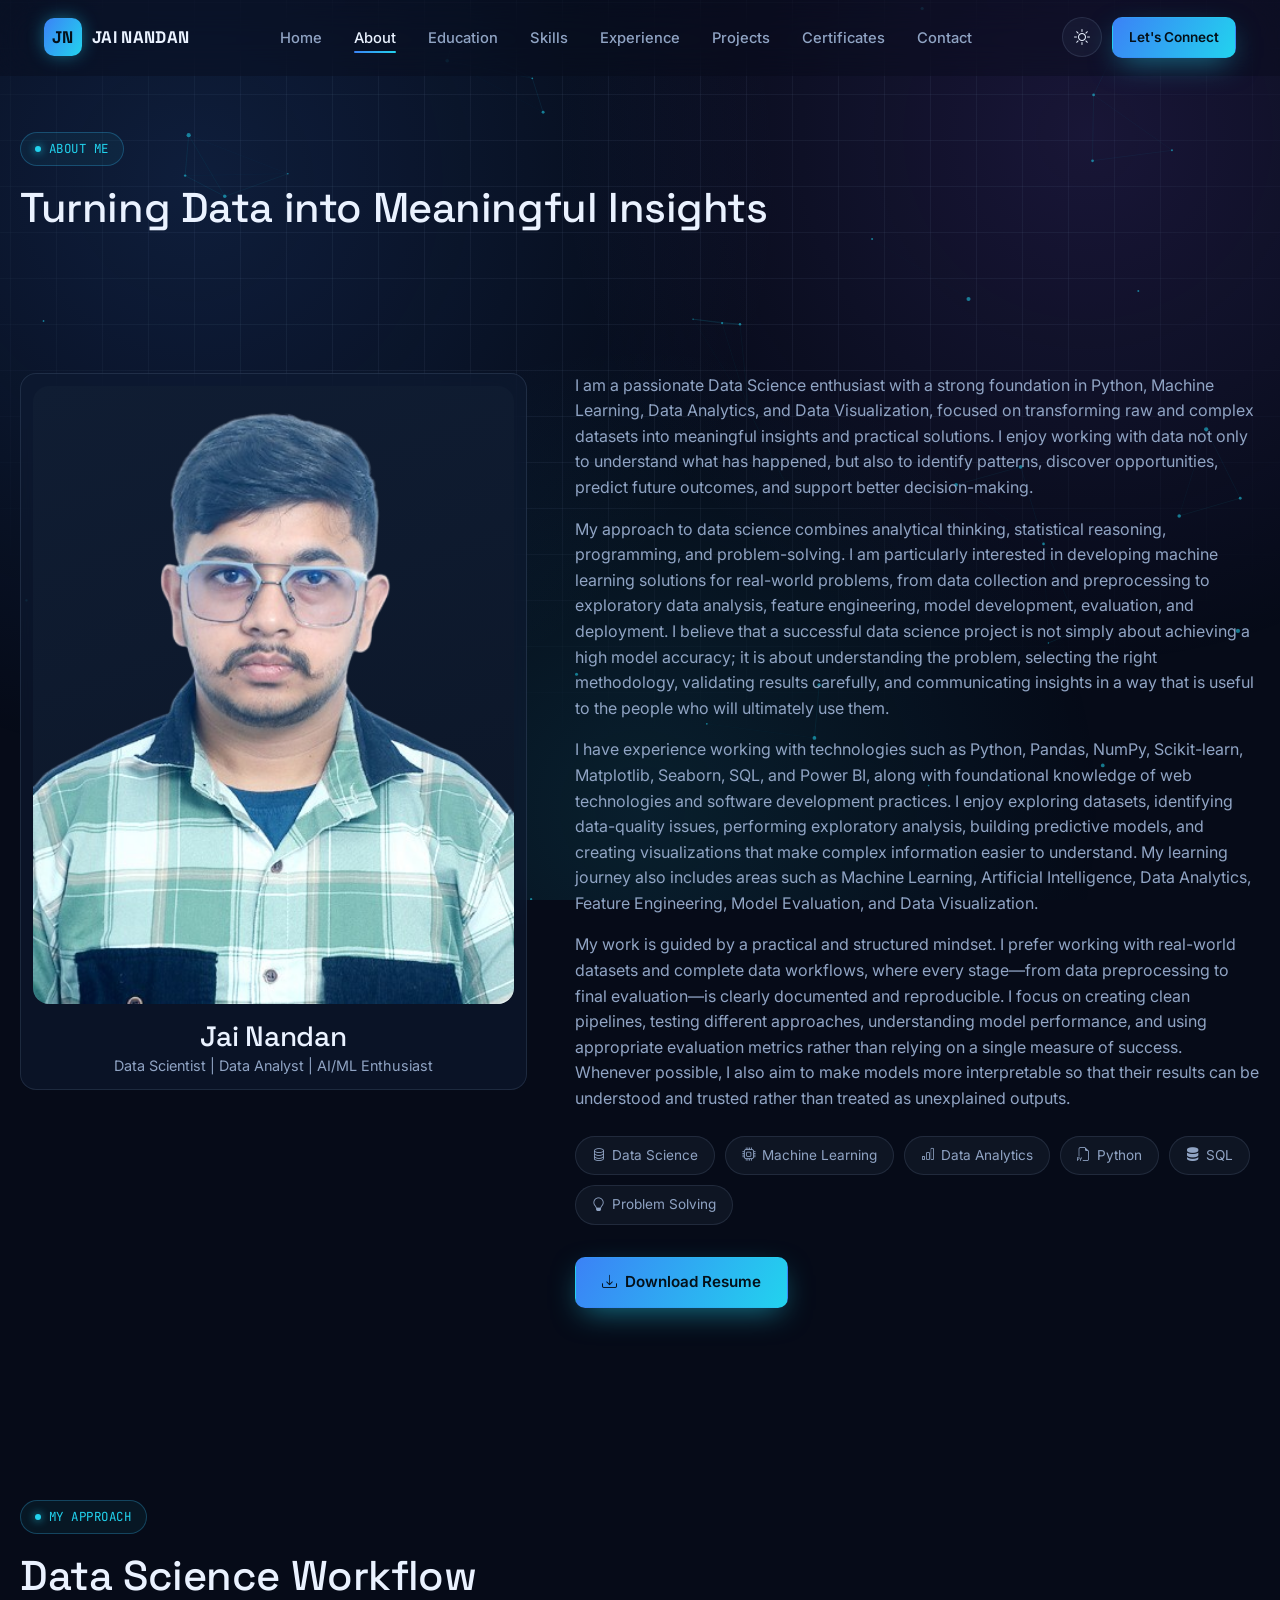
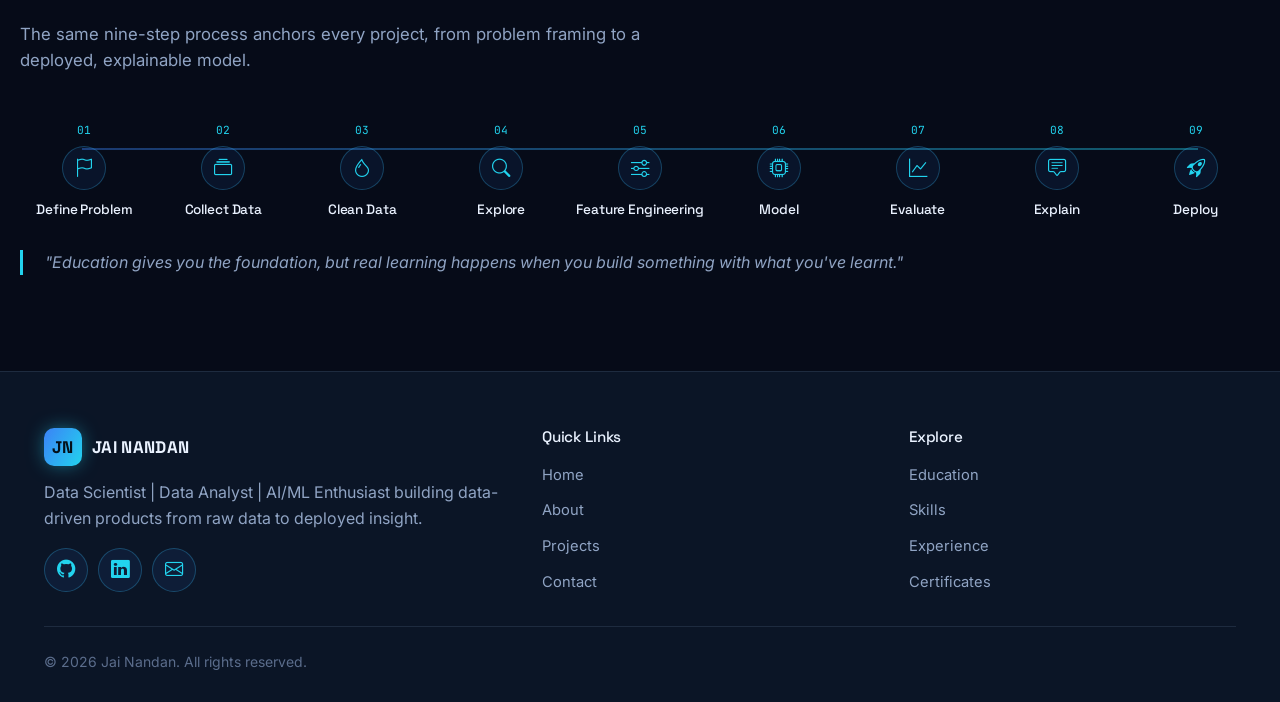
==== commit 2703941b: "Update resume download link in about.html" ====
--- a/about.html
+++ b/about.html
@@ -79,7 +79,7 @@
           <span class="pill"><i class="bi bi-lightbulb"></i> Problem Solving</span>
         </div>
 
-        <a href="assets/Jai_Nandan_Resume.pdf" class="btn btn-primary" download><i class="bi bi-download"></i> Download Resume</a>
+        <a href="assets/certificates/Resume.pdf" class="btn btn-primary" download><i class="bi bi-download"></i> Download Resume</a>
       </div>
     </div>
   </section>
